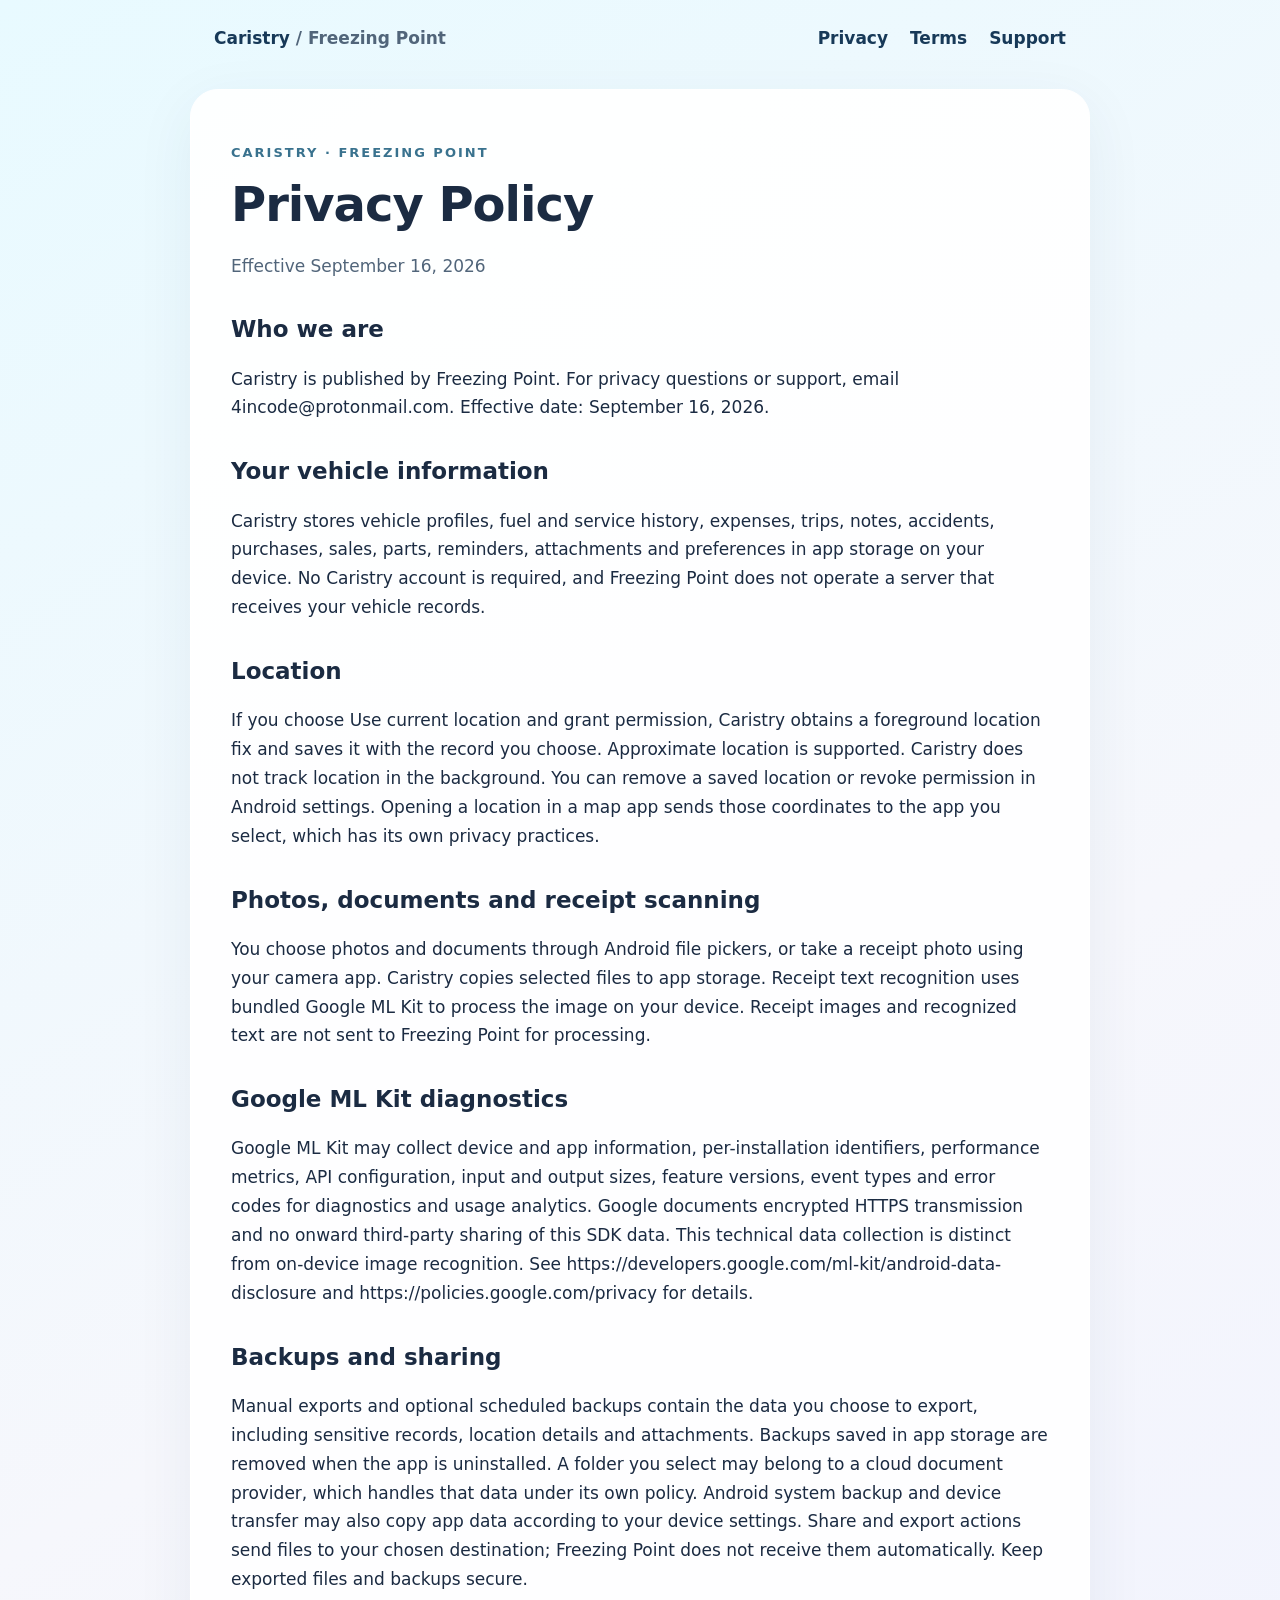
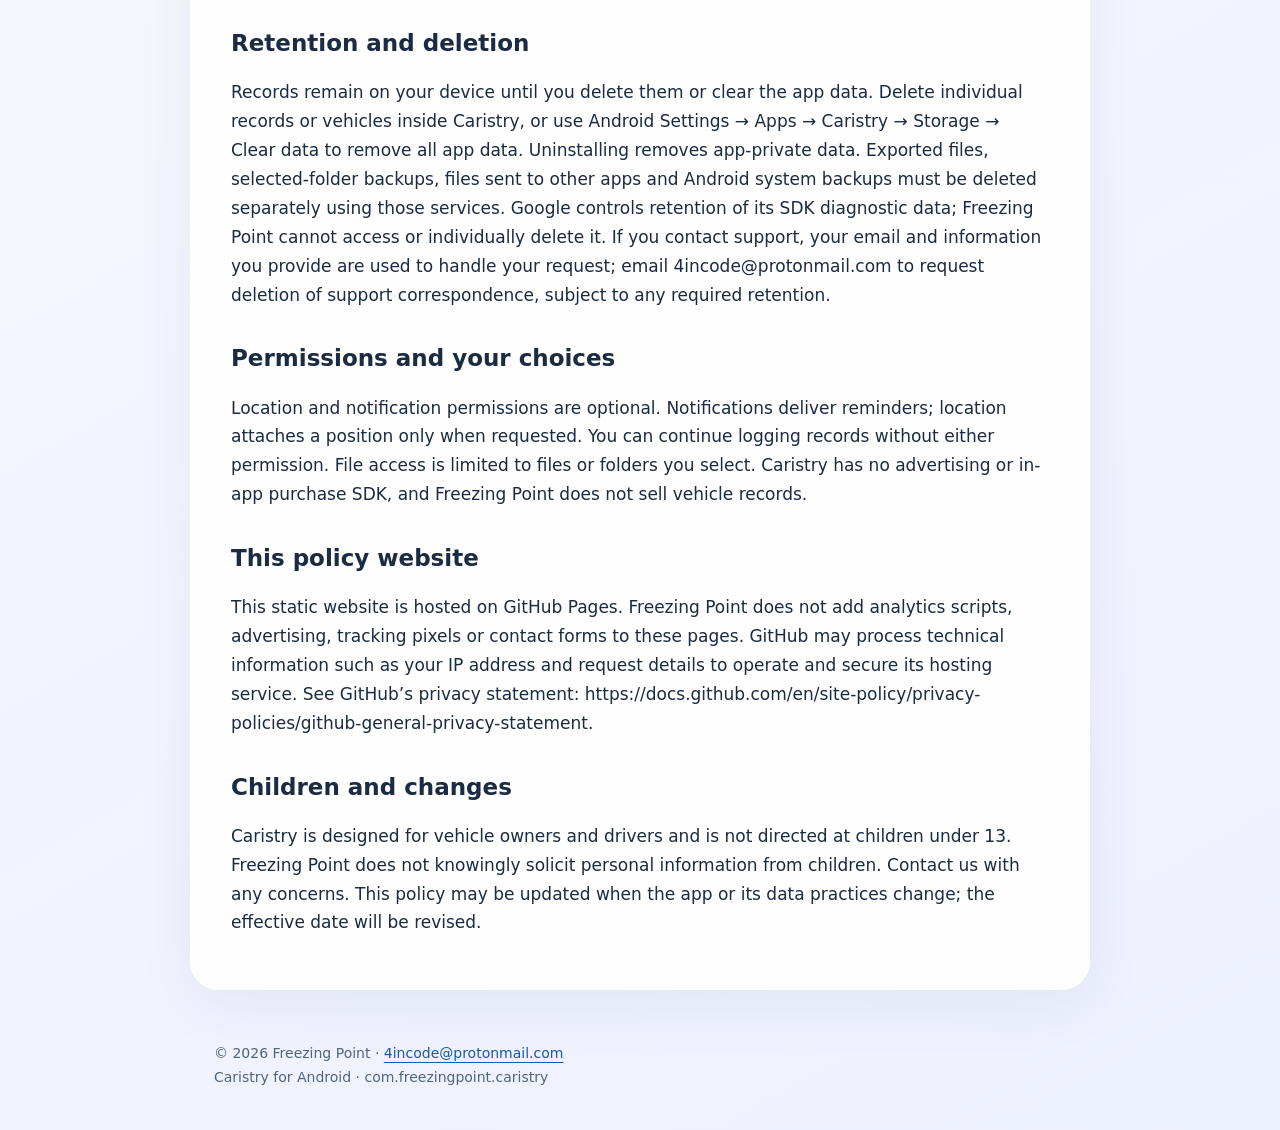
==== privacy.html @ 8298e431 "Publish Caristry privacy policy and terms" ====
<!doctype html><html lang="en"><head><meta charset="utf-8"><meta name="viewport" content="width=device-width,initial-scale=1"><meta name="description" content="Caristry policies and support from Freezing Point."><title>Privacy Policy | Caristry</title><link rel="stylesheet" href="style.css"></head><body><header><a href="index.html">Caristry <span class="muted">/ Freezing Point</span></a><nav aria-label="Policies"><a href="privacy.html">Privacy</a><a href="terms.html">Terms</a><a href="mailto:4incode@protonmail.com">Support</a></nav></header><main><p class="eyebrow">Caristry · Freezing Point</p><h1>Privacy Policy</h1><p class="muted">Effective September 16, 2026</p><section><h2>Who we are</h2><p>Caristry is published by Freezing Point. For privacy questions or support, email 4incode@protonmail.com. Effective date: September 16, 2026.</p></section><section><h2>Your vehicle information</h2><p>Caristry stores vehicle profiles, fuel and service history, expenses, trips, notes, accidents, purchases, sales, parts, reminders, attachments and preferences in app storage on your device. No Caristry account is required, and Freezing Point does not operate a server that receives your vehicle records.</p></section><section><h2>Location</h2><p>If you choose Use current location and grant permission, Caristry obtains a foreground location fix and saves it with the record you choose. Approximate location is supported. Caristry does not track location in the background. You can remove a saved location or revoke permission in Android settings. Opening a location in a map app sends those coordinates to the app you select, which has its own privacy practices.</p></section><section><h2>Photos, documents and receipt scanning</h2><p>You choose photos and documents through Android file pickers, or take a receipt photo using your camera app. Caristry copies selected files to app storage. Receipt text recognition uses bundled Google ML Kit to process the image on your device. Receipt images and recognized text are not sent to Freezing Point for processing.</p></section><section><h2>Google ML Kit diagnostics</h2><p>Google ML Kit may collect device and app information, per-installation identifiers, performance metrics, API configuration, input and output sizes, feature versions, event types and error codes for diagnostics and usage analytics. Google documents encrypted HTTPS transmission and no onward third-party sharing of this SDK data. This technical data collection is distinct from on-device image recognition. See https://developers.google.com/ml-kit/android-data-disclosure and https://policies.google.com/privacy for details.</p></section><section><h2>Backups and sharing</h2><p>Manual exports and optional scheduled backups contain the data you choose to export, including sensitive records, location details and attachments. Backups saved in app storage are removed when the app is uninstalled. A folder you select may belong to a cloud document provider, which handles that data under its own policy. Android system backup and device transfer may also copy app data according to your device settings. Share and export actions send files to your chosen destination; Freezing Point does not receive them automatically. Keep exported files and backups secure.</p></section><section><h2>Retention and deletion</h2><p>Records remain on your device until you delete them or clear the app data. Delete individual records or vehicles inside Caristry, or use Android Settings → Apps → Caristry → Storage → Clear data to remove all app data. Uninstalling removes app-private data. Exported files, selected-folder backups, files sent to other apps and Android system backups must be deleted separately using those services. Google controls retention of its SDK diagnostic data; Freezing Point cannot access or individually delete it. If you contact support, your email and information you provide are used to handle your request; email 4incode@protonmail.com to request deletion of support correspondence, subject to any required retention.</p></section><section><h2>Permissions and your choices</h2><p>Location and notification permissions are optional. Notifications deliver reminders; location attaches a position only when requested. You can continue logging records without either permission. File access is limited to files or folders you select. Caristry has no advertising or in-app purchase SDK, and Freezing Point does not sell vehicle records.</p></section><section><h2>This policy website</h2><p>This static website is hosted on GitHub Pages. Freezing Point does not add analytics scripts, advertising, tracking pixels or contact forms to these pages. GitHub may process technical information such as your IP address and request details to operate and secure its hosting service. See GitHub’s privacy statement: https://docs.github.com/en/site-policy/privacy-policies/github-general-privacy-statement.</p></section><section><h2>Children and changes</h2><p>Caristry is designed for vehicle owners and drivers and is not directed at children under 13. Freezing Point does not knowingly solicit personal information from children. Contact us with any concerns. This policy may be updated when the app or its data practices change; the effective date will be revised.</p></section></main><footer>© 2026 Freezing Point · <a href="mailto:4incode@protonmail.com">4incode@protonmail.com</a><br>Caristry for Android · com.freezingpoint.caristry</footer></body></html>
---- style.css ----
*{box-sizing:border-box}html{color-scheme:light}body{margin:0;font:17px/1.7 system-ui,-apple-system,Segoe UI,sans-serif;color:#1b2b42;background:linear-gradient(150deg,#e8faff 0,#f6f7fc 45%,#edf0ff 100%);overflow-wrap:anywhere}header,main,footer{max-width:900px;margin:auto;padding:24px}header{display:flex;justify-content:space-between;align-items:center;gap:20px;flex-wrap:wrap}header a{color:#173958;text-decoration:none;font-weight:650}nav{display:flex;gap:22px;flex-wrap:wrap}a{color:#145bad;text-underline-offset:4px}a:focus-visible{outline:3px solid #1688be;outline-offset:5px}main{background:#ffffffed;border:1px solid #fff;border-radius:28px;padding:40px;margin:12px auto 28px;box-shadow:0 16px 60px #193b6410}h1{font-size:clamp(32px,6vw,48px);line-height:1.2;letter-spacing:-1px;margin:10px 0 18px}h2{font-size:23px;line-height:1.35;margin-top:34px}p{margin:12px 0}.eyebrow{font-size:13px;font-weight:700;letter-spacing:2px;color:#39728e;text-transform:uppercase}.muted,footer{color:#51657a}footer{font-size:14px;padding-bottom:40px}.cards{display:grid;grid-template-columns:1fr 1fr;gap:18px}.card{display:block;padding:24px;border:1px solid #dce7f0;border-radius:18px;background:#f4f9ff;text-decoration:none}.card strong{font-size:22px;display:block}.card span{color:#51657a}section{scroll-margin-top:20px}@media(max-width:650px){main{border-radius:20px;margin:8px 14px;padding:26px 22px}.cards{grid-template-columns:1fr}header,footer{padding:20px}nav{font-size:14px;gap:16px}}
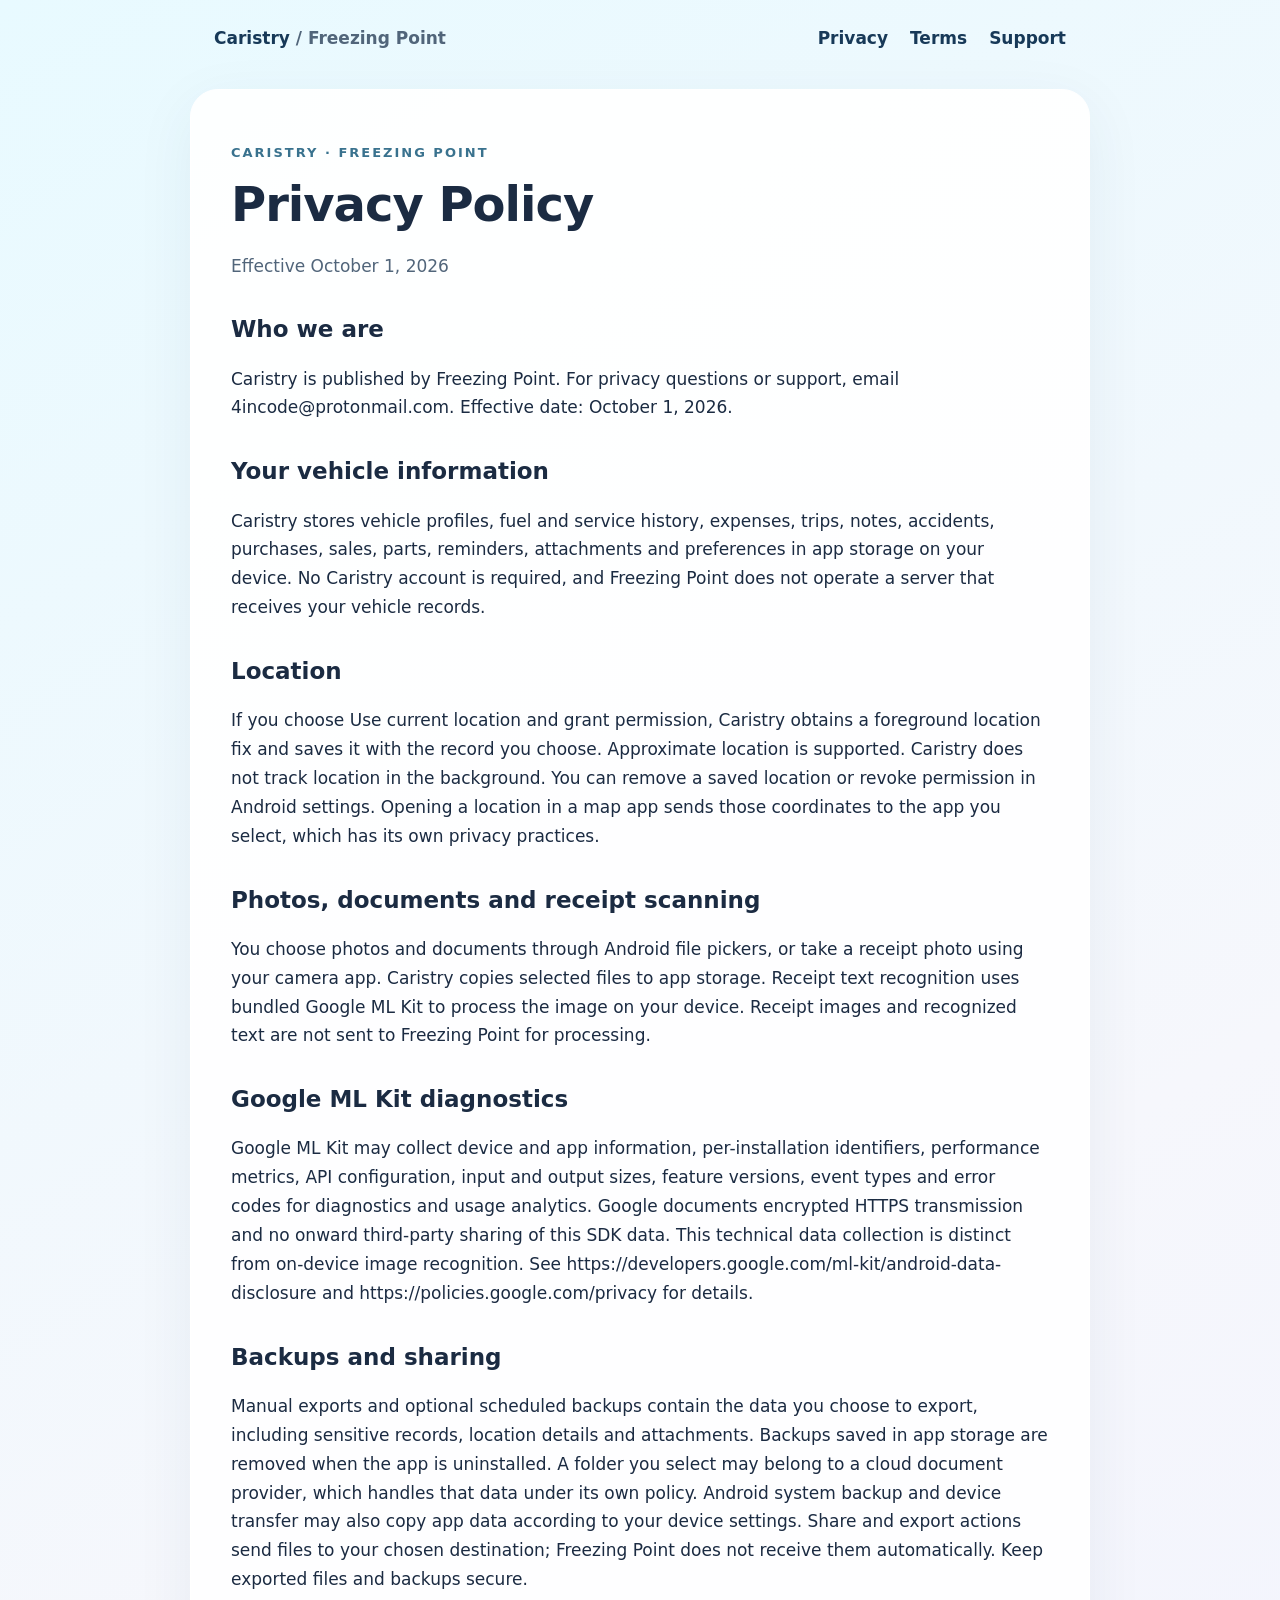
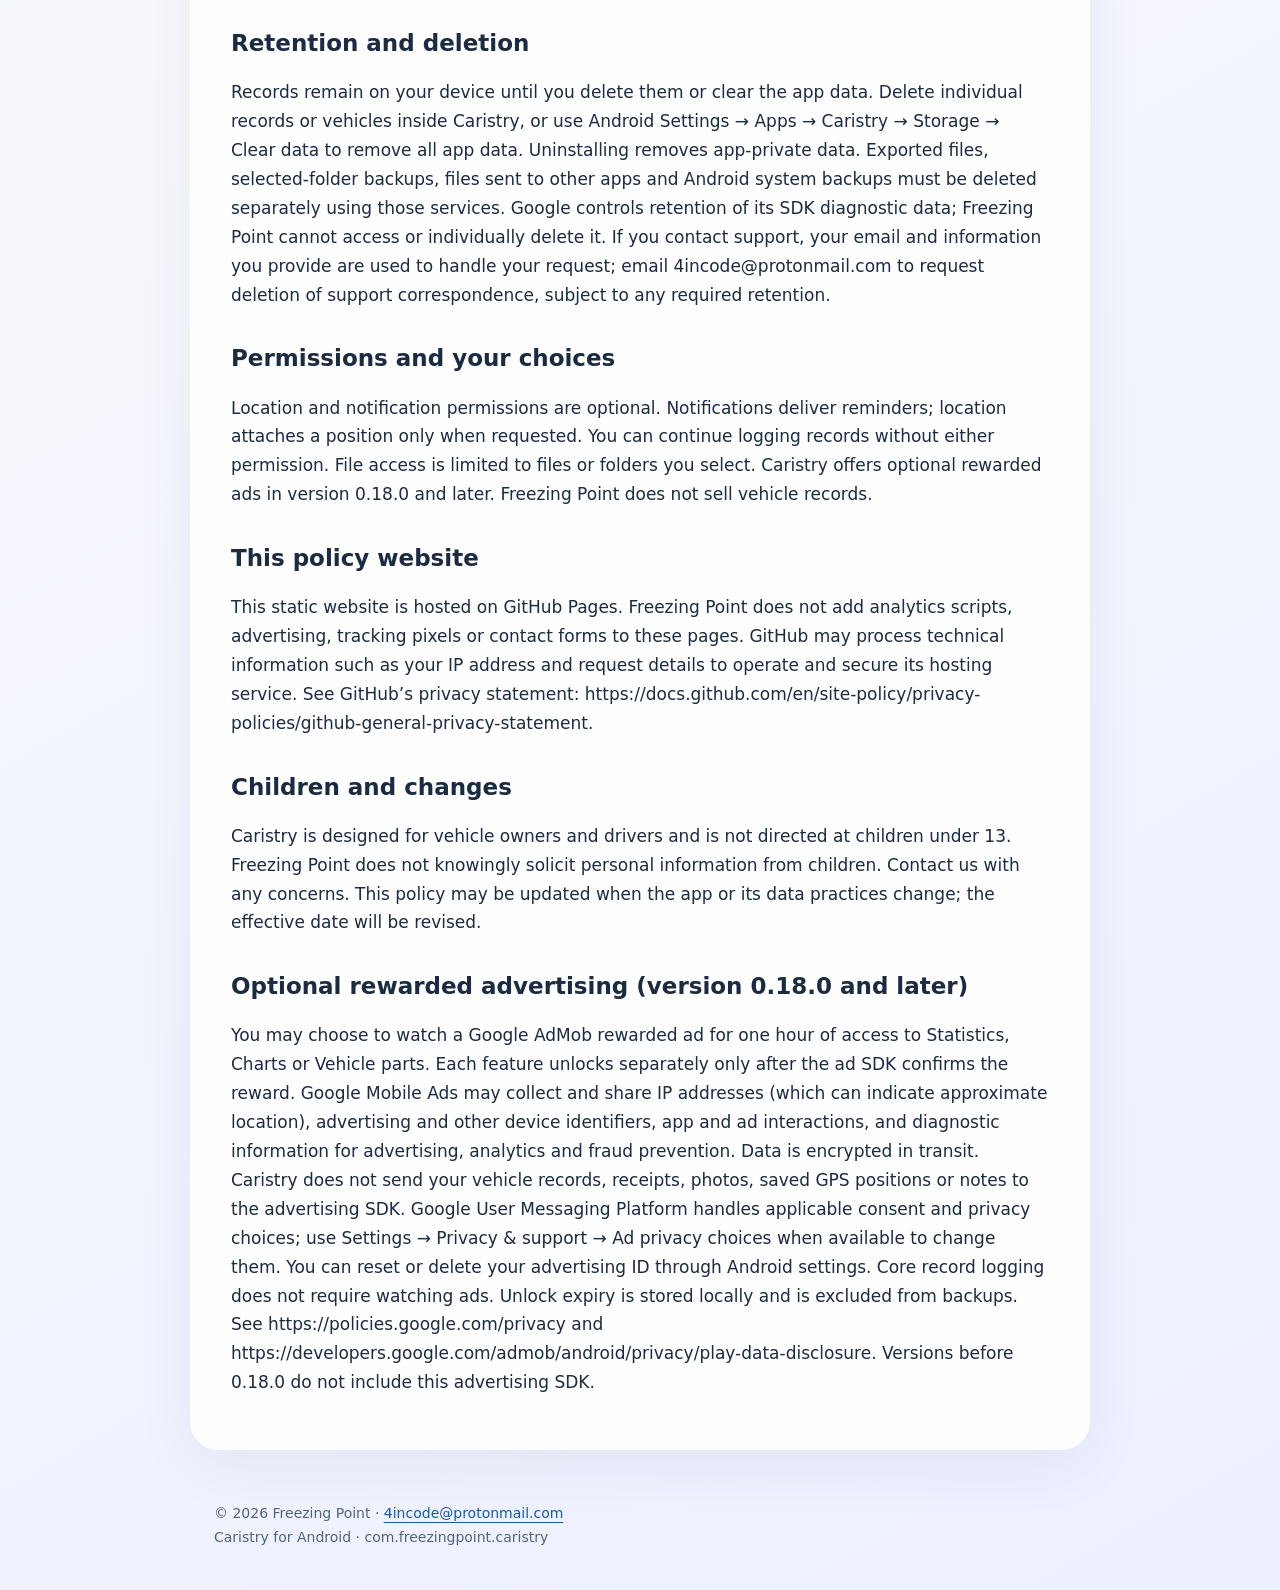
==== commit bef25919: "Disclose optional rewarded advertising in Caristry 0.18.0 Updated effective date and added section o" ====
--- a/privacy.html
+++ b/privacy.html
@@ -1 +1 @@
-<!doctype html><html lang="en"><head><meta charset="utf-8"><meta name="viewport" content="width=device-width,initial-scale=1"><meta name="description" content="Caristry policies and support from Freezing Point."><title>Privacy Policy | Caristry</title><link rel="stylesheet" href="style.css"></head><body><header><a href="index.html">Caristry <span class="muted">/ Freezing Point</span></a><nav aria-label="Policies"><a href="privacy.html">Privacy</a><a href="terms.html">Terms</a><a href="mailto:4incode@protonmail.com">Support</a></nav></header><main><p class="eyebrow">Caristry · Freezing Point</p><h1>Privacy Policy</h1><p class="muted">Effective September 16, 2026</p><section><h2>Who we are</h2><p>Caristry is published by Freezing Point. For privacy questions or support, email 4incode@protonmail.com. Effective date: September 16, 2026.</p></section><section><h2>Your vehicle information</h2><p>Caristry stores vehicle profiles, fuel and service history, expenses, trips, notes, accidents, purchases, sales, parts, reminders, attachments and preferences in app storage on your device. No Caristry account is required, and Freezing Point does not operate a server that receives your vehicle records.</p></section><section><h2>Location</h2><p>If you choose Use current location and grant permission, Caristry obtains a foreground location fix and saves it with the record you choose. Approximate location is supported. Caristry does not track location in the background. You can remove a saved location or revoke permission in Android settings. Opening a location in a map app sends those coordinates to the app you select, which has its own privacy practices.</p></section><section><h2>Photos, documents and receipt scanning</h2><p>You choose photos and documents through Android file pickers, or take a receipt photo using your camera app. Caristry copies selected files to app storage. Receipt text recognition uses bundled Google ML Kit to process the image on your device. Receipt images and recognized text are not sent to Freezing Point for processing.</p></section><section><h2>Google ML Kit diagnostics</h2><p>Google ML Kit may collect device and app information, per-installation identifiers, performance metrics, API configuration, input and output sizes, feature versions, event types and error codes for diagnostics and usage analytics. Google documents encrypted HTTPS transmission and no onward third-party sharing of this SDK data. This technical data collection is distinct from on-device image recognition. See https://developers.google.com/ml-kit/android-data-disclosure and https://policies.google.com/privacy for details.</p></section><section><h2>Backups and sharing</h2><p>Manual exports and optional scheduled backups contain the data you choose to export, including sensitive records, location details and attachments. Backups saved in app storage are removed when the app is uninstalled. A folder you select may belong to a cloud document provider, which handles that data under its own policy. Android system backup and device transfer may also copy app data according to your device settings. Share and export actions send files to your chosen destination; Freezing Point does not receive them automatically. Keep exported files and backups secure.</p></section><section><h2>Retention and deletion</h2><p>Records remain on your device until you delete them or clear the app data. Delete individual records or vehicles inside Caristry, or use Android Settings → Apps → Caristry → Storage → Clear data to remove all app data. Uninstalling removes app-private data. Exported files, selected-folder backups, files sent to other apps and Android system backups must be deleted separately using those services. Google controls retention of its SDK diagnostic data; Freezing Point cannot access or individually delete it. If you contact support, your email and information you provide are used to handle your request; email 4incode@protonmail.com to request deletion of support correspondence, subject to any required retention.</p></section><section><h2>Permissions and your choices</h2><p>Location and notification permissions are optional. Notifications deliver reminders; location attaches a position only when requested. You can continue logging records without either permission. File access is limited to files or folders you select. Caristry has no advertising or in-app purchase SDK, and Freezing Point does not sell vehicle records.</p></section><section><h2>This policy website</h2><p>This static website is hosted on GitHub Pages. Freezing Point does not add analytics scripts, advertising, tracking pixels or contact forms to these pages. GitHub may process technical information such as your IP address and request details to operate and secure its hosting service. See GitHub’s privacy statement: https://docs.github.com/en/site-policy/privacy-policies/github-general-privacy-statement.</p></section><section><h2>Children and changes</h2><p>Caristry is designed for vehicle owners and drivers and is not directed at children under 13. Freezing Point does not knowingly solicit personal information from children. Contact us with any concerns. This policy may be updated when the app or its data practices change; the effective date will be revised.</p></section></main><footer>© 2026 Freezing Point · <a href="mailto:4incode@protonmail.com">4incode@protonmail.com</a><br>Caristry for Android · com.freezingpoint.caristry</footer></body></html>+<!doctype html><html lang="en"><head><meta charset="utf-8"><meta name="viewport" content="width=device-width,initial-scale=1"><meta name="description" content="Caristry policies and support from Freezing Point."><title>Privacy Policy | Caristry</title><link rel="stylesheet" href="style.css"></head><body><header><a href="index.html">Caristry <span class="muted">/ Freezing Point</span></a><nav aria-label="Policies"><a href="privacy.html">Privacy</a><a href="terms.html">Terms</a><a href="mailto:4incode@protonmail.com">Support</a></nav></header><main><p class="eyebrow">Caristry · Freezing Point</p><h1>Privacy Policy</h1><p class="muted">Effective October 1, 2026</p><section><h2>Who we are</h2><p>Caristry is published by Freezing Point. For privacy questions or support, email 4incode@protonmail.com. Effective date: October 1, 2026.</p></section><section><h2>Your vehicle information</h2><p>Caristry stores vehicle profiles, fuel and service history, expenses, trips, notes, accidents, purchases, sales, parts, reminders, attachments and preferences in app storage on your device. No Caristry account is required, and Freezing Point does not operate a server that receives your vehicle records.</p></section><section><h2>Location</h2><p>If you choose Use current location and grant permission, Caristry obtains a foreground location fix and saves it with the record you choose. Approximate location is supported. Caristry does not track location in the background. You can remove a saved location or revoke permission in Android settings. Opening a location in a map app sends those coordinates to the app you select, which has its own privacy practices.</p></section><section><h2>Photos, documents and receipt scanning</h2><p>You choose photos and documents through Android file pickers, or take a receipt photo using your camera app. Caristry copies selected files to app storage. Receipt text recognition uses bundled Google ML Kit to process the image on your device. Receipt images and recognized text are not sent to Freezing Point for processing.</p></section><section><h2>Google ML Kit diagnostics</h2><p>Google ML Kit may collect device and app information, per-installation identifiers, performance metrics, API configuration, input and output sizes, feature versions, event types and error codes for diagnostics and usage analytics. Google documents encrypted HTTPS transmission and no onward third-party sharing of this SDK data. This technical data collection is distinct from on-device image recognition. See https://developers.google.com/ml-kit/android-data-disclosure and https://policies.google.com/privacy for details.</p></section><section><h2>Backups and sharing</h2><p>Manual exports and optional scheduled backups contain the data you choose to export, including sensitive records, location details and attachments. Backups saved in app storage are removed when the app is uninstalled. A folder you select may belong to a cloud document provider, which handles that data under its own policy. Android system backup and device transfer may also copy app data according to your device settings. Share and export actions send files to your chosen destination; Freezing Point does not receive them automatically. Keep exported files and backups secure.</p></section><section><h2>Retention and deletion</h2><p>Records remain on your device until you delete them or clear the app data. Delete individual records or vehicles inside Caristry, or use Android Settings → Apps → Caristry → Storage → Clear data to remove all app data. Uninstalling removes app-private data. Exported files, selected-folder backups, files sent to other apps and Android system backups must be deleted separately using those services. Google controls retention of its SDK diagnostic data; Freezing Point cannot access or individually delete it. If you contact support, your email and information you provide are used to handle your request; email 4incode@protonmail.com to request deletion of support correspondence, subject to any required retention.</p></section><section><h2>Permissions and your choices</h2><p>Location and notification permissions are optional. Notifications deliver reminders; location attaches a position only when requested. You can continue logging records without either permission. File access is limited to files or folders you select. Caristry offers optional rewarded ads in version 0.18.0 and later. Freezing Point does not sell vehicle records.</p></section><section><h2>This policy website</h2><p>This static website is hosted on GitHub Pages. Freezing Point does not add analytics scripts, advertising, tracking pixels or contact forms to these pages. GitHub may process technical information such as your IP address and request details to operate and secure its hosting service. See GitHub’s privacy statement: https://docs.github.com/en/site-policy/privacy-policies/github-general-privacy-statement.</p></section><section><h2>Children and changes</h2><p>Caristry is designed for vehicle owners and drivers and is not directed at children under 13. Freezing Point does not knowingly solicit personal information from children. Contact us with any concerns. This policy may be updated when the app or its data practices change; the effective date will be revised.</p></section><section><h2>Optional rewarded advertising (version 0.18.0 and later)</h2><p>You may choose to watch a Google AdMob rewarded ad for one hour of access to Statistics, Charts or Vehicle parts. Each feature unlocks separately only after the ad SDK confirms the reward. Google Mobile Ads may collect and share IP addresses (which can indicate approximate location), advertising and other device identifiers, app and ad interactions, and diagnostic information for advertising, analytics and fraud prevention. Data is encrypted in transit. Caristry does not send your vehicle records, receipts, photos, saved GPS positions or notes to the advertising SDK. Google User Messaging Platform handles applicable consent and privacy choices; use Settings → Privacy &amp; support → Ad privacy choices when available to change them. You can reset or delete your advertising ID through Android settings. Core record logging does not require watching ads. Unlock expiry is stored locally and is excluded from backups. See https://policies.google.com/privacy and https://developers.google.com/admob/android/privacy/play-data-disclosure. Versions before 0.18.0 do not include this advertising SDK.</p></section></main><footer>© 2026 Freezing Point · <a href="mailto:4incode@protonmail.com">4incode@protonmail.com</a><br>Caristry for Android · com.freezingpoint.caristry</footer></body></html>
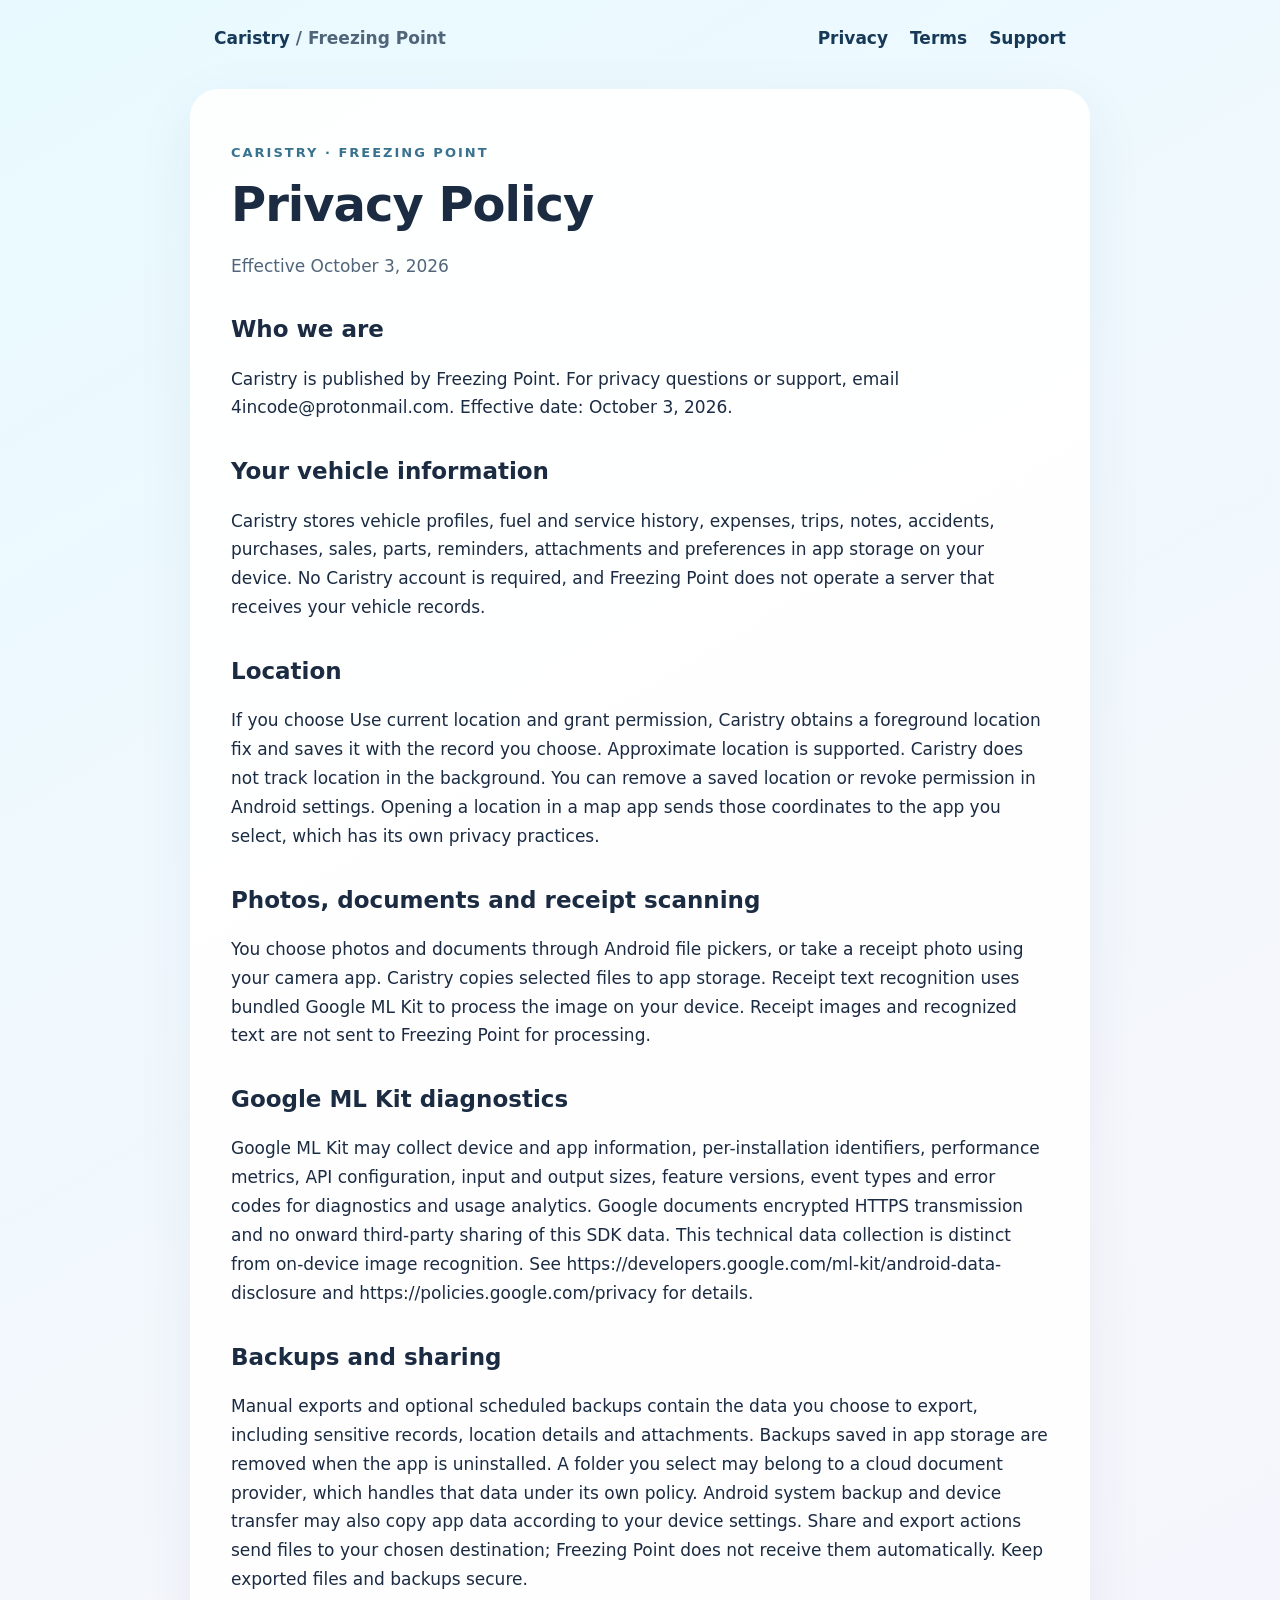
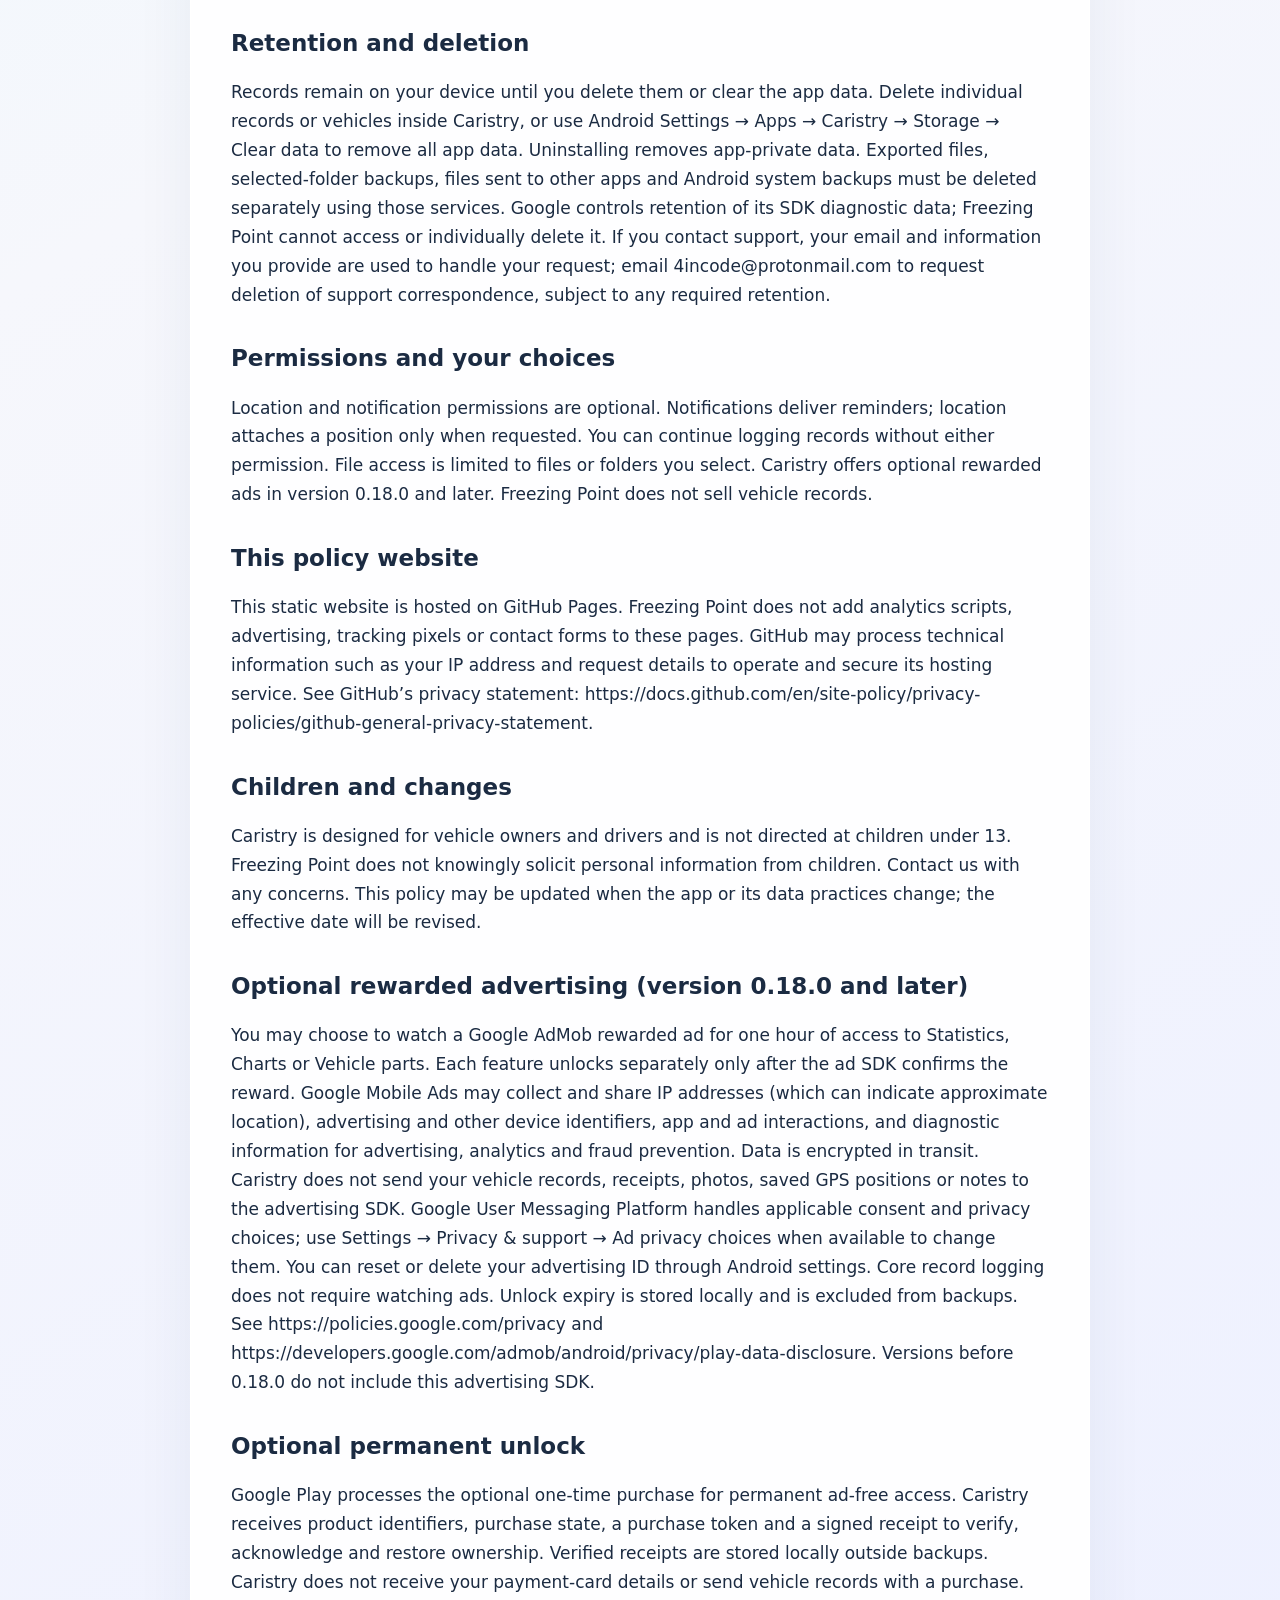
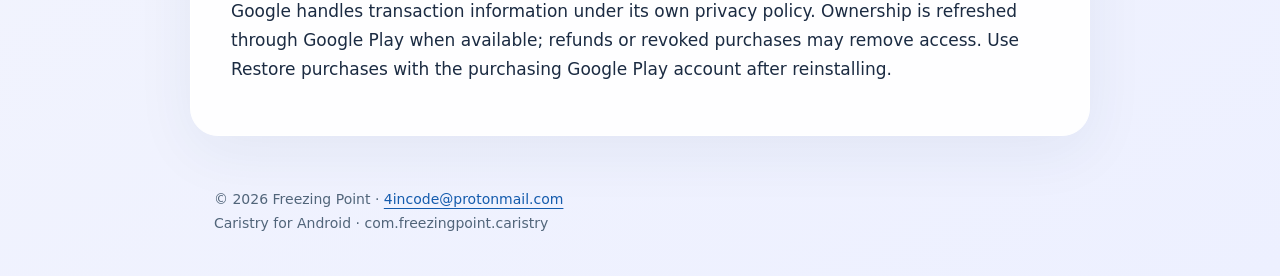
==== commit f84a66b6: "Describe permanent ad-free purchases and restoration Updated effective date in privacy policy and ad" ====
--- a/privacy.html
+++ b/privacy.html
@@ -1 +1 @@
-<!doctype html><html lang="en"><head><meta charset="utf-8"><meta name="viewport" content="width=device-width,initial-scale=1"><meta name="description" content="Caristry policies and support from Freezing Point."><title>Privacy Policy | Caristry</title><link rel="stylesheet" href="style.css"></head><body><header><a href="index.html">Caristry <span class="muted">/ Freezing Point</span></a><nav aria-label="Policies"><a href="privacy.html">Privacy</a><a href="terms.html">Terms</a><a href="mailto:4incode@protonmail.com">Support</a></nav></header><main><p class="eyebrow">Caristry · Freezing Point</p><h1>Privacy Policy</h1><p class="muted">Effective October 1, 2026</p><section><h2>Who we are</h2><p>Caristry is published by Freezing Point. For privacy questions or support, email 4incode@protonmail.com. Effective date: October 1, 2026.</p></section><section><h2>Your vehicle information</h2><p>Caristry stores vehicle profiles, fuel and service history, expenses, trips, notes, accidents, purchases, sales, parts, reminders, attachments and preferences in app storage on your device. No Caristry account is required, and Freezing Point does not operate a server that receives your vehicle records.</p></section><section><h2>Location</h2><p>If you choose Use current location and grant permission, Caristry obtains a foreground location fix and saves it with the record you choose. Approximate location is supported. Caristry does not track location in the background. You can remove a saved location or revoke permission in Android settings. Opening a location in a map app sends those coordinates to the app you select, which has its own privacy practices.</p></section><section><h2>Photos, documents and receipt scanning</h2><p>You choose photos and documents through Android file pickers, or take a receipt photo using your camera app. Caristry copies selected files to app storage. Receipt text recognition uses bundled Google ML Kit to process the image on your device. Receipt images and recognized text are not sent to Freezing Point for processing.</p></section><section><h2>Google ML Kit diagnostics</h2><p>Google ML Kit may collect device and app information, per-installation identifiers, performance metrics, API configuration, input and output sizes, feature versions, event types and error codes for diagnostics and usage analytics. Google documents encrypted HTTPS transmission and no onward third-party sharing of this SDK data. This technical data collection is distinct from on-device image recognition. See https://developers.google.com/ml-kit/android-data-disclosure and https://policies.google.com/privacy for details.</p></section><section><h2>Backups and sharing</h2><p>Manual exports and optional scheduled backups contain the data you choose to export, including sensitive records, location details and attachments. Backups saved in app storage are removed when the app is uninstalled. A folder you select may belong to a cloud document provider, which handles that data under its own policy. Android system backup and device transfer may also copy app data according to your device settings. Share and export actions send files to your chosen destination; Freezing Point does not receive them automatically. Keep exported files and backups secure.</p></section><section><h2>Retention and deletion</h2><p>Records remain on your device until you delete them or clear the app data. Delete individual records or vehicles inside Caristry, or use Android Settings → Apps → Caristry → Storage → Clear data to remove all app data. Uninstalling removes app-private data. Exported files, selected-folder backups, files sent to other apps and Android system backups must be deleted separately using those services. Google controls retention of its SDK diagnostic data; Freezing Point cannot access or individually delete it. If you contact support, your email and information you provide are used to handle your request; email 4incode@protonmail.com to request deletion of support correspondence, subject to any required retention.</p></section><section><h2>Permissions and your choices</h2><p>Location and notification permissions are optional. Notifications deliver reminders; location attaches a position only when requested. You can continue logging records without either permission. File access is limited to files or folders you select. Caristry offers optional rewarded ads in version 0.18.0 and later. Freezing Point does not sell vehicle records.</p></section><section><h2>This policy website</h2><p>This static website is hosted on GitHub Pages. Freezing Point does not add analytics scripts, advertising, tracking pixels or contact forms to these pages. GitHub may process technical information such as your IP address and request details to operate and secure its hosting service. See GitHub’s privacy statement: https://docs.github.com/en/site-policy/privacy-policies/github-general-privacy-statement.</p></section><section><h2>Children and changes</h2><p>Caristry is designed for vehicle owners and drivers and is not directed at children under 13. Freezing Point does not knowingly solicit personal information from children. Contact us with any concerns. This policy may be updated when the app or its data practices change; the effective date will be revised.</p></section><section><h2>Optional rewarded advertising (version 0.18.0 and later)</h2><p>You may choose to watch a Google AdMob rewarded ad for one hour of access to Statistics, Charts or Vehicle parts. Each feature unlocks separately only after the ad SDK confirms the reward. Google Mobile Ads may collect and share IP addresses (which can indicate approximate location), advertising and other device identifiers, app and ad interactions, and diagnostic information for advertising, analytics and fraud prevention. Data is encrypted in transit. Caristry does not send your vehicle records, receipts, photos, saved GPS positions or notes to the advertising SDK. Google User Messaging Platform handles applicable consent and privacy choices; use Settings → Privacy &amp; support → Ad privacy choices when available to change them. You can reset or delete your advertising ID through Android settings. Core record logging does not require watching ads. Unlock expiry is stored locally and is excluded from backups. See https://policies.google.com/privacy and https://developers.google.com/admob/android/privacy/play-data-disclosure. Versions before 0.18.0 do not include this advertising SDK.</p></section></main><footer>© 2026 Freezing Point · <a href="mailto:4incode@protonmail.com">4incode@protonmail.com</a><br>Caristry for Android · com.freezingpoint.caristry</footer></body></html>
+<!doctype html><html lang="en"><head><meta charset="utf-8"><meta name="viewport" content="width=device-width,initial-scale=1"><meta name="description" content="Caristry policies and support from Freezing Point."><title>Privacy Policy | Caristry</title><link rel="stylesheet" href="style.css"></head><body><header><a href="index.html">Caristry <span class="muted">/ Freezing Point</span></a><nav aria-label="Policies"><a href="privacy.html">Privacy</a><a href="terms.html">Terms</a><a href="mailto:4incode@protonmail.com">Support</a></nav></header><main><p class="eyebrow">Caristry · Freezing Point</p><h1>Privacy Policy</h1><p class="muted">Effective October 3, 2026</p><section><h2>Who we are</h2><p>Caristry is published by Freezing Point. For privacy questions or support, email 4incode@protonmail.com. Effective date: October 3, 2026.</p></section><section><h2>Your vehicle information</h2><p>Caristry stores vehicle profiles, fuel and service history, expenses, trips, notes, accidents, purchases, sales, parts, reminders, attachments and preferences in app storage on your device. No Caristry account is required, and Freezing Point does not operate a server that receives your vehicle records.</p></section><section><h2>Location</h2><p>If you choose Use current location and grant permission, Caristry obtains a foreground location fix and saves it with the record you choose. Approximate location is supported. Caristry does not track location in the background. You can remove a saved location or revoke permission in Android settings. Opening a location in a map app sends those coordinates to the app you select, which has its own privacy practices.</p></section><section><h2>Photos, documents and receipt scanning</h2><p>You choose photos and documents through Android file pickers, or take a receipt photo using your camera app. Caristry copies selected files to app storage. Receipt text recognition uses bundled Google ML Kit to process the image on your device. Receipt images and recognized text are not sent to Freezing Point for processing.</p></section><section><h2>Google ML Kit diagnostics</h2><p>Google ML Kit may collect device and app information, per-installation identifiers, performance metrics, API configuration, input and output sizes, feature versions, event types and error codes for diagnostics and usage analytics. Google documents encrypted HTTPS transmission and no onward third-party sharing of this SDK data. This technical data collection is distinct from on-device image recognition. See https://developers.google.com/ml-kit/android-data-disclosure and https://policies.google.com/privacy for details.</p></section><section><h2>Backups and sharing</h2><p>Manual exports and optional scheduled backups contain the data you choose to export, including sensitive records, location details and attachments. Backups saved in app storage are removed when the app is uninstalled. A folder you select may belong to a cloud document provider, which handles that data under its own policy. Android system backup and device transfer may also copy app data according to your device settings. Share and export actions send files to your chosen destination; Freezing Point does not receive them automatically. Keep exported files and backups secure.</p></section><section><h2>Retention and deletion</h2><p>Records remain on your device until you delete them or clear the app data. Delete individual records or vehicles inside Caristry, or use Android Settings → Apps → Caristry → Storage → Clear data to remove all app data. Uninstalling removes app-private data. Exported files, selected-folder backups, files sent to other apps and Android system backups must be deleted separately using those services. Google controls retention of its SDK diagnostic data; Freezing Point cannot access or individually delete it. If you contact support, your email and information you provide are used to handle your request; email 4incode@protonmail.com to request deletion of support correspondence, subject to any required retention.</p></section><section><h2>Permissions and your choices</h2><p>Location and notification permissions are optional. Notifications deliver reminders; location attaches a position only when requested. You can continue logging records without either permission. File access is limited to files or folders you select. Caristry offers optional rewarded ads in version 0.18.0 and later. Freezing Point does not sell vehicle records.</p></section><section><h2>This policy website</h2><p>This static website is hosted on GitHub Pages. Freezing Point does not add analytics scripts, advertising, tracking pixels or contact forms to these pages. GitHub may process technical information such as your IP address and request details to operate and secure its hosting service. See GitHub’s privacy statement: https://docs.github.com/en/site-policy/privacy-policies/github-general-privacy-statement.</p></section><section><h2>Children and changes</h2><p>Caristry is designed for vehicle owners and drivers and is not directed at children under 13. Freezing Point does not knowingly solicit personal information from children. Contact us with any concerns. This policy may be updated when the app or its data practices change; the effective date will be revised.</p></section><section><h2>Optional rewarded advertising (version 0.18.0 and later)</h2><p>You may choose to watch a Google AdMob rewarded ad for one hour of access to Statistics, Charts or Vehicle parts. Each feature unlocks separately only after the ad SDK confirms the reward. Google Mobile Ads may collect and share IP addresses (which can indicate approximate location), advertising and other device identifiers, app and ad interactions, and diagnostic information for advertising, analytics and fraud prevention. Data is encrypted in transit. Caristry does not send your vehicle records, receipts, photos, saved GPS positions or notes to the advertising SDK. Google User Messaging Platform handles applicable consent and privacy choices; use Settings → Privacy &amp; support → Ad privacy choices when available to change them. You can reset or delete your advertising ID through Android settings. Core record logging does not require watching ads. Unlock expiry is stored locally and is excluded from backups. See https://policies.google.com/privacy and https://developers.google.com/admob/android/privacy/play-data-disclosure. Versions before 0.18.0 do not include this advertising SDK.</p></section><section><h2>Optional permanent unlock</h2><p>Google Play processes the optional one-time purchase for permanent ad-free access. Caristry receives product identifiers, purchase state, a purchase token and a signed receipt to verify, acknowledge and restore ownership. Verified receipts are stored locally outside backups. Caristry does not receive your payment-card details or send vehicle records with a purchase. Google handles transaction information under its own privacy policy. Ownership is refreshed through Google Play when available; refunds or revoked purchases may remove access. Use Restore purchases with the purchasing Google Play account after reinstalling.</p></section></main><footer>© 2026 Freezing Point · <a href="mailto:4incode@protonmail.com">4incode@protonmail.com</a><br>Caristry for Android · com.freezingpoint.caristry</footer></body></html>
